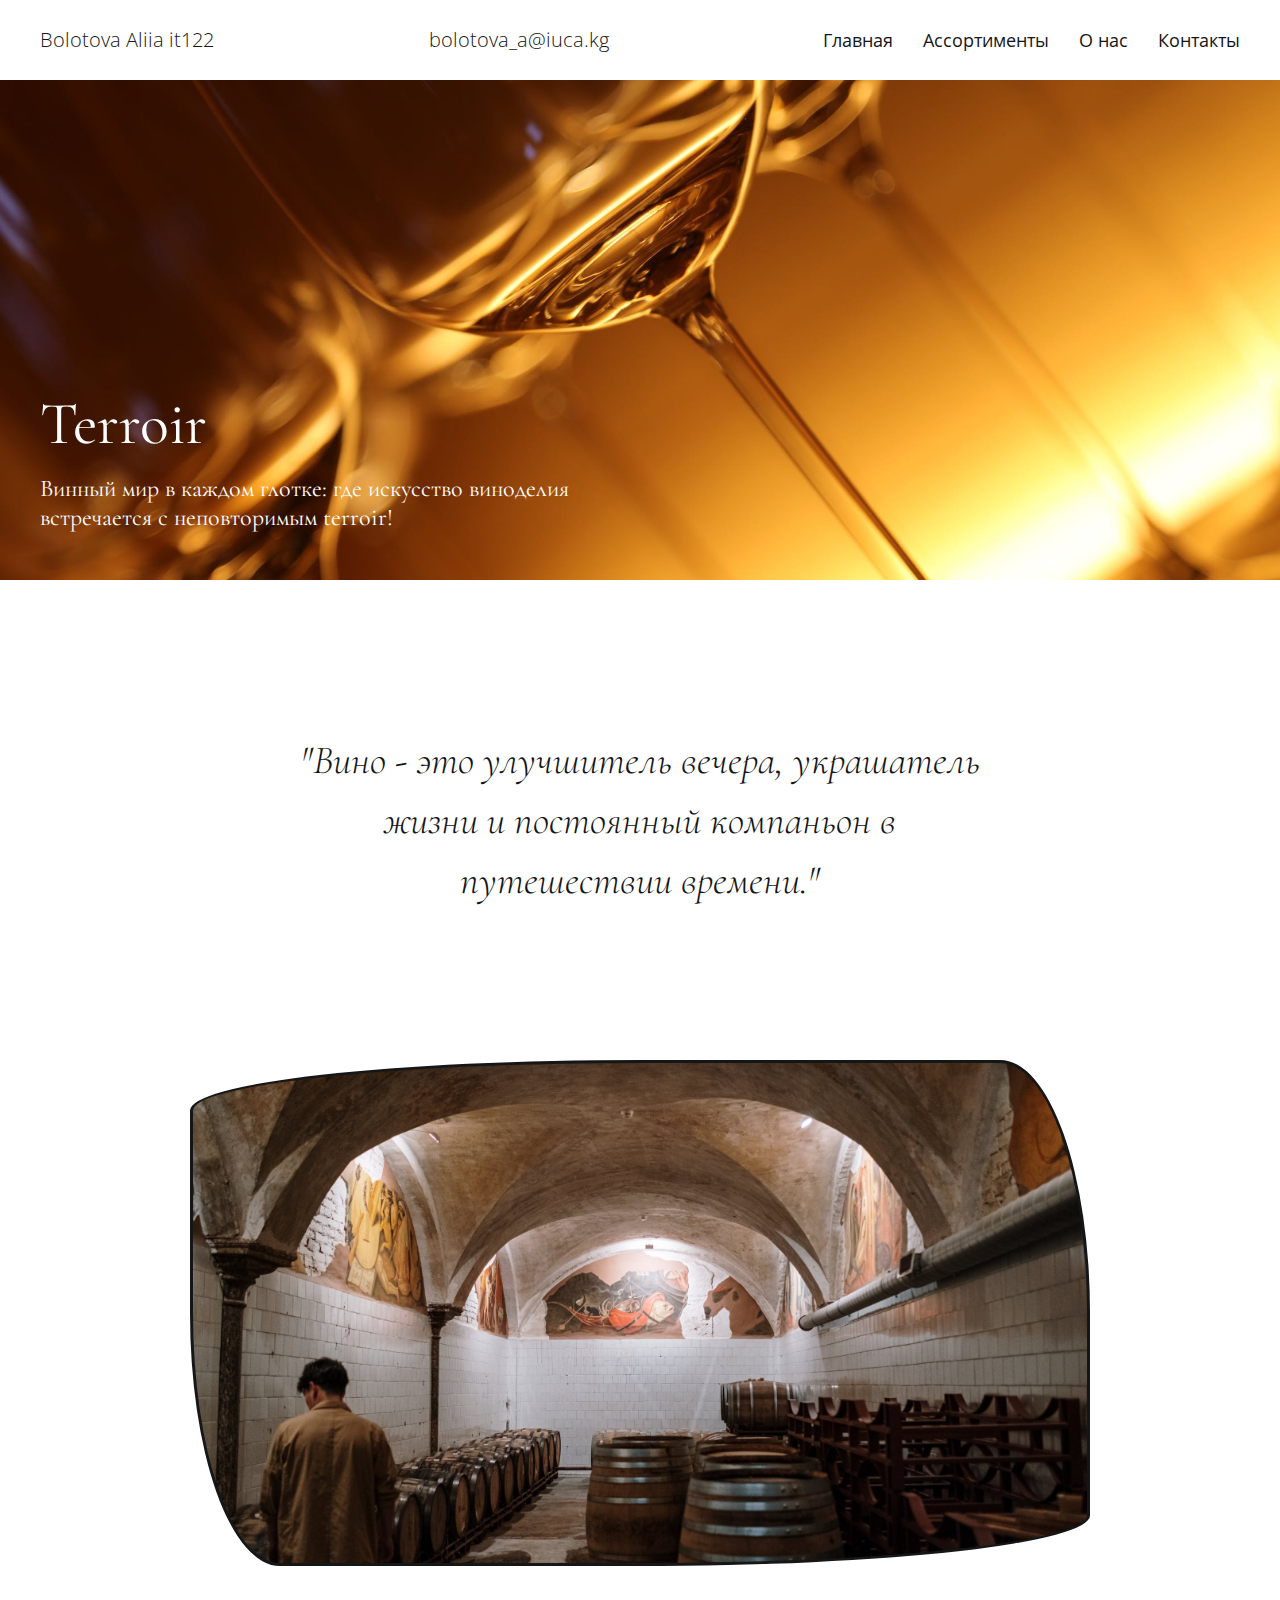
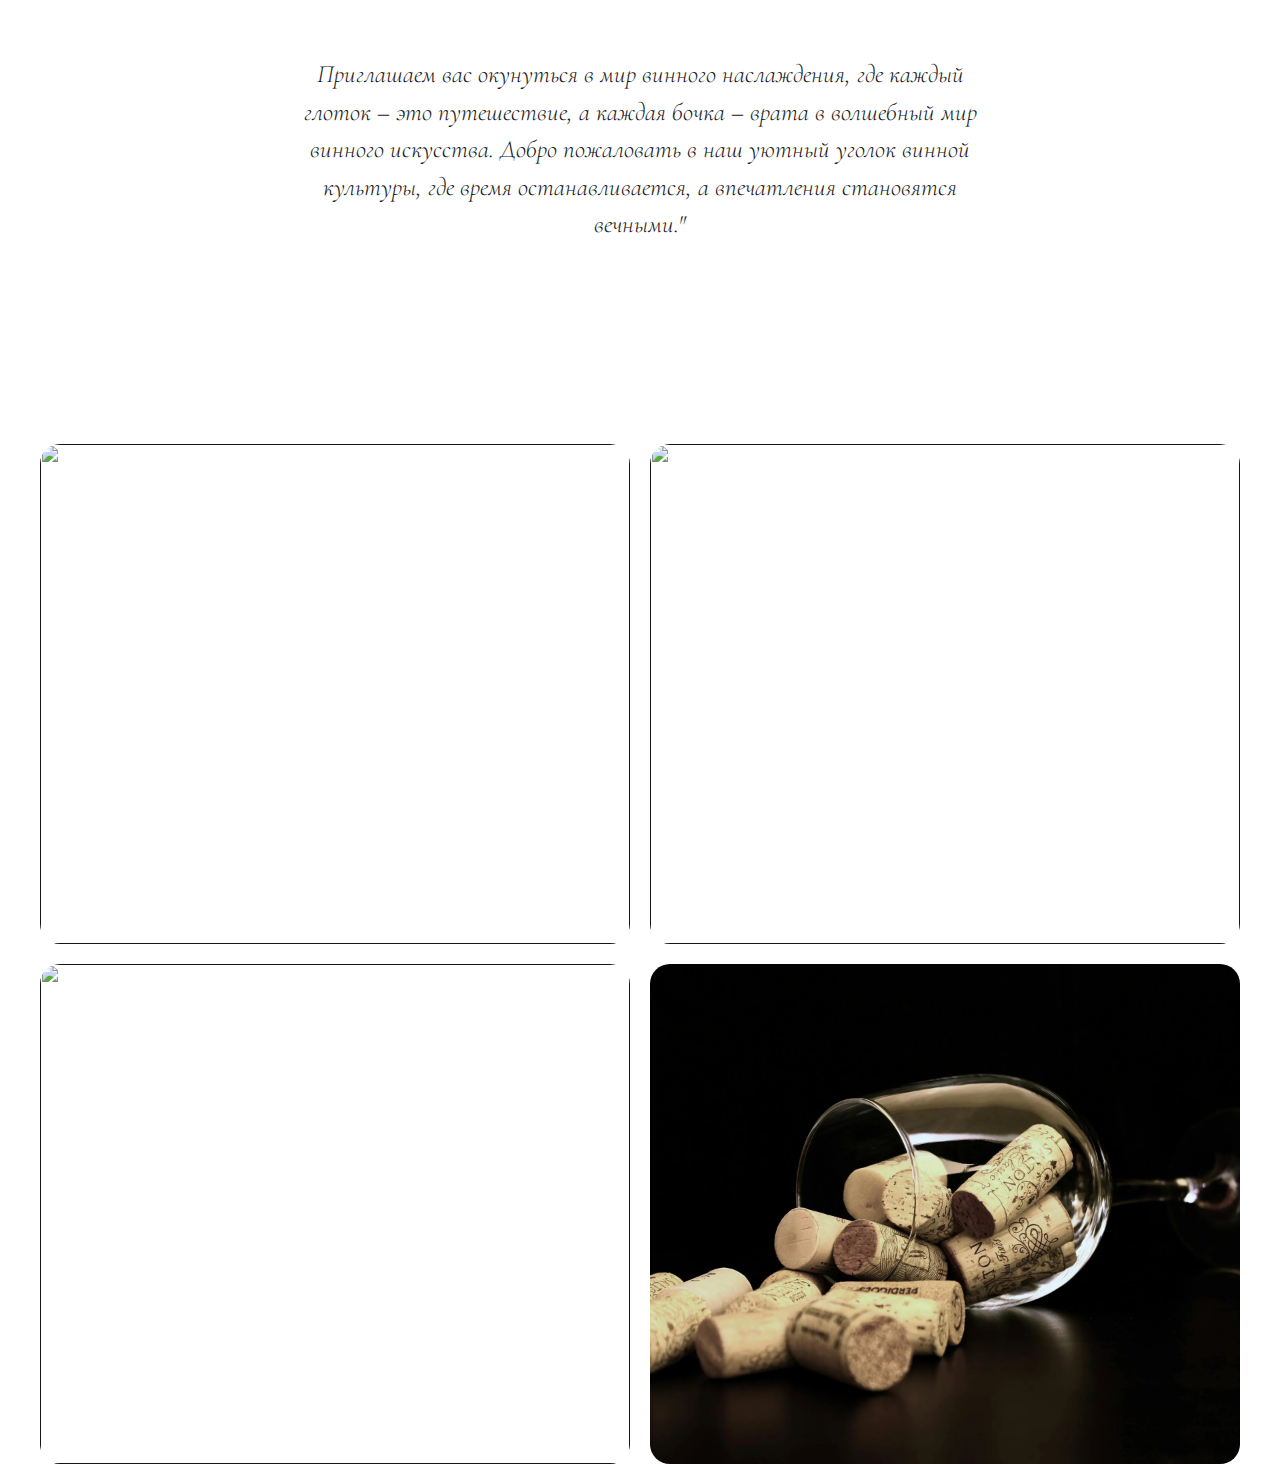
==== index.html @ ed4d03b5 "galery" ====
<!DOCTYPE html>
<html lang="en">
<head>
    <meta charset="UTF-8">
    <meta name="viewport" content="width=device-width, initial-scale=1.0">
    <title>Wine bar</title>
    <link rel="preconnect" href="https://fonts.googleapis.com">
<link rel="preconnect" href="https://fonts.gstatic.com" crossorigin>
<link href="https://fonts.googleapis.com/css2?family=Cormorant+Garamond:ital,wght@0,400;1,300&family=Open+Sans:wght@300&display=swap" rel="stylesheet">
    <link rel="stylesheet" href="style.css">
</head>
<body>
    <!-- шапка  -->
    <header class="head">
        <div class="container">
            <div class="head__inner">
                <div class="name">Bolotova Aliia it122</div>
                <a href="mailto:bolotova_a@iuca.kg" class="gmail">bolotova_a@iuca.kg</a>
                <nav class="menu">
                    <ul class="menu__list">
                        <li class="menu__item">
                            <a href="index.html" class="menu__link">Главная</a></li>
                        <li class="menu__item">
                            <a href="#" class="menu__link">Ассортименты</a></li>
                        <li class="menu__item">
                            <a href="#" class="menu__link">О нас</a></li>
                        <li class="menu__item">
                            <a href="#" class="menu__link">Контакты</a></li>
                    </ul>
                </nav>
            </div>
        </div>
    </header>
    <main class="main">
        <section class="top">
            <div class="container">
                <div class="top__inner">
                    <h1 class="top__title">Terroir</h1>
                    <p class="top__text">Винный мир в каждом глотке: где искусство виноделия встречается с неповторимым terroir!</p>
                </div>
            </div>
        </section>
        <blockquote class="blockquote">
            <p class="blockquote__text">"Вино - это улучшитель вечера, украшатель жизни и постоянный компаньон в путешествии времени."</p>
        </blockquote>
        <section class="center">
                <div class="center__inner"> </div>
        </section>
        <div class="text__under">Приглашаем вас окунуться в мир винного наслаждения, где каждый глоток – это путешествие, а каждая бочка – врата в волшебный мир винного искусства. Добро пожаловать в наш уютный уголок винной культуры, где время останавливается, а впечатления становятся вечными."</div>
        <section class="gallery">
            <div class="container">
                <div class="gallery__items">
                    <div class="gallery__item">
                        <a href="" class="gallery__image">
                            <img src="img/winenew3.jpeg" alt="">
                        </a>
                    </div>
                    <div class="gallery__item">
                        <a href="" class="gallery__image">
                            <img src="img/wineonb.webp" alt="">
                        </a>
                        <div class="gallery__text">
                            
                        </div>
                    </div>
                    <div class="gallery__item">
                        <a href="" class="gallery__image">
                            <img src="img/bottles.webp" alt="">
                        </a>
                    </div>
                    <div class="gallery__item">
                        <a href="" class="gallery__image">
                            <img src="img/wine2.webp" alt="">
                        </a>
                    </div>
                </div>
            </div>
        </section>
    </main>

</body>
</html>
---- style.css ----
*{
    margin: 0;
    padding: 0;
    text-decoration: none;
    list-style: none;
    box-sizing: border-box;
}


a{
    color:inherit;
}
.container{
    max-width: 1240px;
    margin: 0 auto;
    padding: 0px 20px;

}
body{
    color:#151618;
    font-size: 20px;
    font-weight: 300;
    line-height: 1.5;
    /* font-family: 'Cormorant Garamond', serif; */
    font-family: 'Open Sans', sans-serif;
}
.head__inner{
    display:flex;
    justify-content: space-between;
    align-items: center;
    min-height: 80px;
}
.menu__list{
    display: flex;
    align-items: center;
    gap: 0 30px;
    font-weight: 400;
    font-size: 18px;
}
.menu__container:hover{
background-color: #8B4513;
color:#fff;
}
.top{
    background: url('img/goldwine2.jpeg')  no-repeat;
    background-position: center ;
    background-size: cover;
}
.top__inner{
    min-height: 500px;
    color:#fff;
    font-family: 'Cormorant Garamond', serif;
    font-weight: 400;
    display:flex;
    flex-direction: column;
    justify-content: flex-end;
}
.top__title{
    font-size: 60px;
    margin-bottom: 20px;
    max-width: 780px;
    line-height: 1;
    font-weight: 400;


}
.top__text{
font-size: 24px;
margin-bottom: 48px;
max-width: 560px;
line-height: normal;
}
.blockquote__text{
    text-align: center;
    font-size: 40px;
    font-family: 'Cormorant Garamond', serif;
    font-style: italic;
    max-width: 704px;
    margin: 150px auto;

}


.center{
    background: url('img/proccess.jpeg');
    border: 3px solid #151618;
    border-radius: 50% 10% 50% 10% / 10% 50% 10% 50%;
    background-position: center;
    background-size: cover;
    min-height: 500px;
    max-width: 900px;
    justify-content: center;
    margin: 0 auto;

}
.center__inner{
    margin-top: 500px;
}
.text__under{
    text-align: center;
    font-size: 25px;
    font-family: 'Cormorant Garamond', serif;
    font-style: italic;
    max-width: 704px;
    margin: 90px auto;

}
.name{
    transition: 0.5s;
}
.name:hover{
    transform: scale(1.2);
    color:#8B4513;
}
.gmail{
    transition: 0.5s;
}
.gmail:hover{
    transform: scale(1.2);
    color:#8B4513;

} 
.container a:hover{
    color:#242B33;
    color:#A0522D;  
}
.gallery__items {
    display: grid;
    grid-template-columns: repeat(2, 1fr); /* Две колонки */
    gap: 20px; /* Расстояние между изображениями */
    margin-top: 200px; /* Расстояние от верха контейнера */
}

.gallery__item {
    position: relative;
    overflow: hidden;
    height: 500px;
}
.gallery__image img{
    width: 100%;
    height: 100%;
    position: absolute;
    top: 0;
    left: 0;
    object-fit: cover;
    border-radius: 20px;
    
}




@media (max-width: 1000px){
    .head__inner{
        margin: 20px 0px;
        line-height: 15px;
        display:flex;
        flex-direction: column;
        align-items: center;
        /* min-height: 80px; */
    }
    .blockquote__text{
        margin-top: 120px;
        margin-bottom: 135px;
    }
    .center{
        background-position: left;
        background-size: cover;
        min-height: 500px;
        max-width: 500px;
        justify-content: center;
        margin: 0 auto;
    
    }
    .text__under{
        font-size: 20px;
        max-width: 500px;
        margin: 50px auto;
    }
    
}
@media (max-width: 700){
    .name{
        display: none;
    }
}
@media (max-width: 480){
    

}
@media (max-width: 360){
   
}
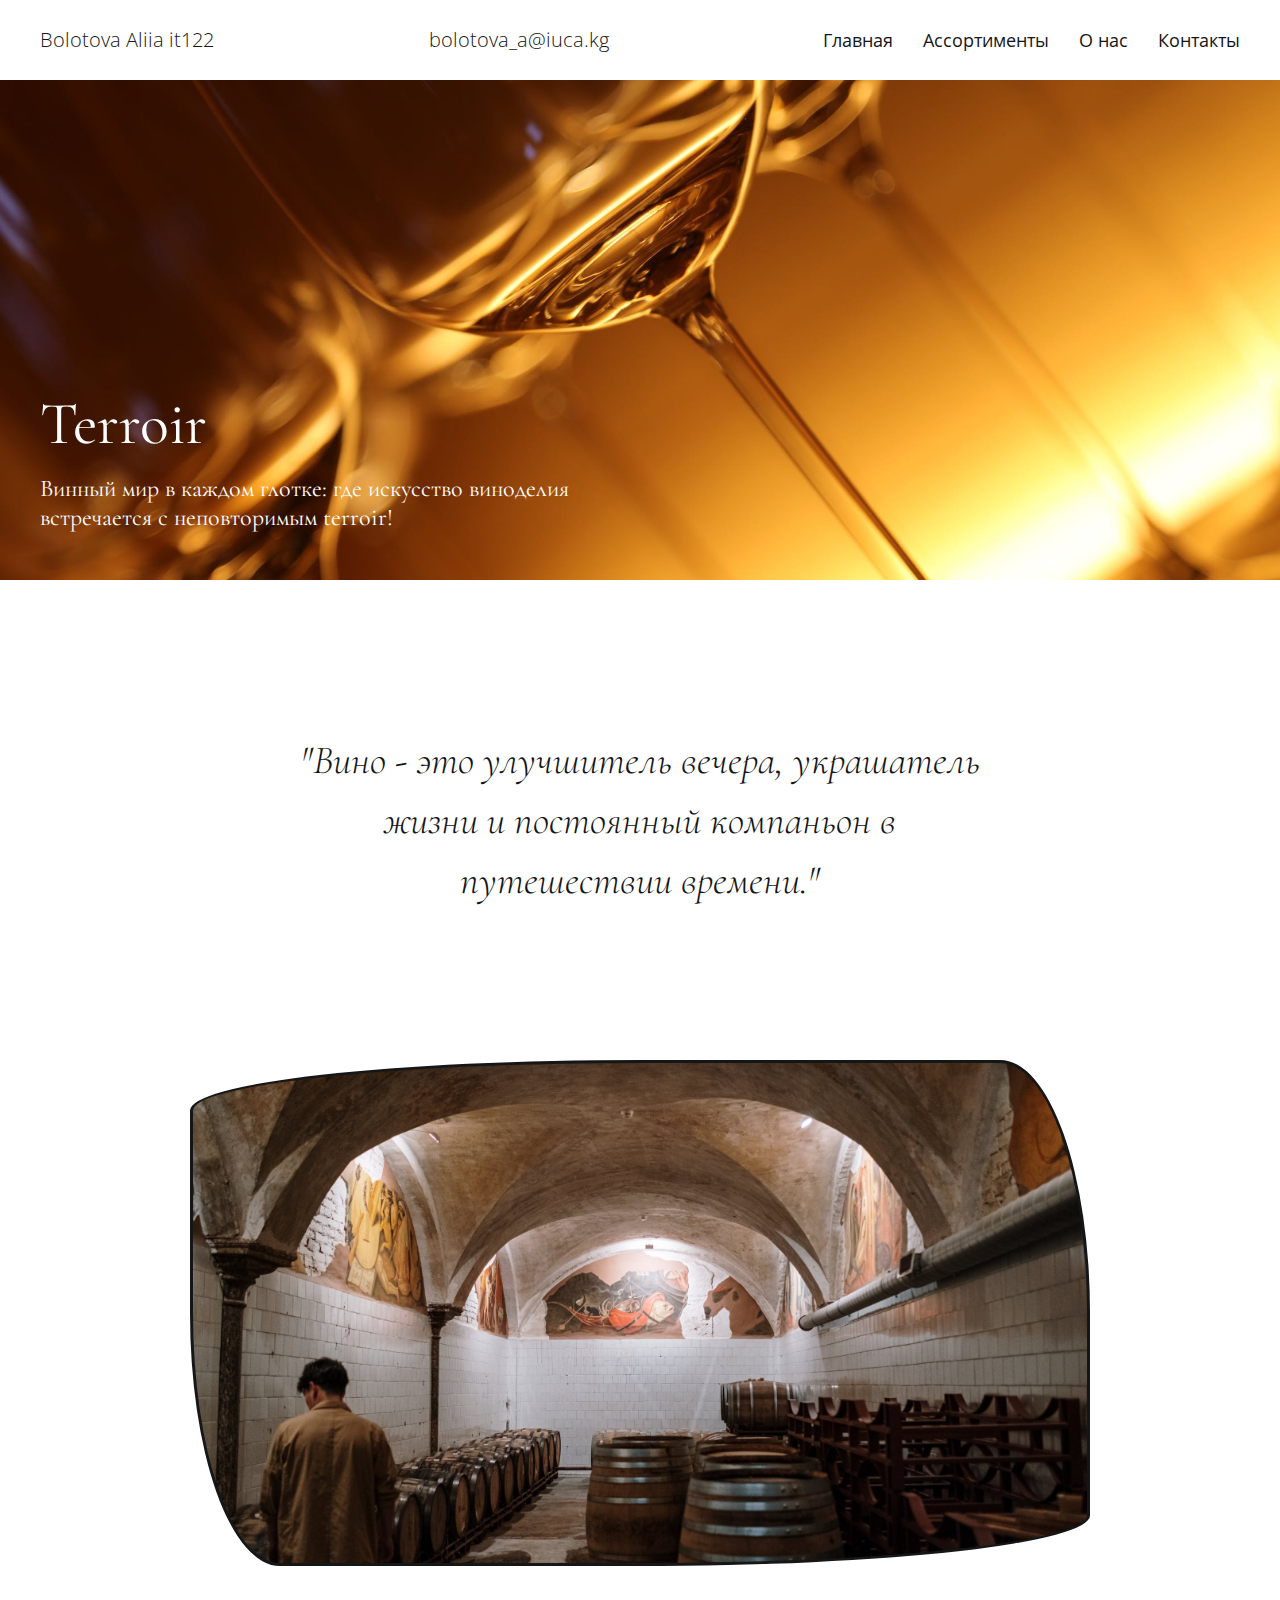
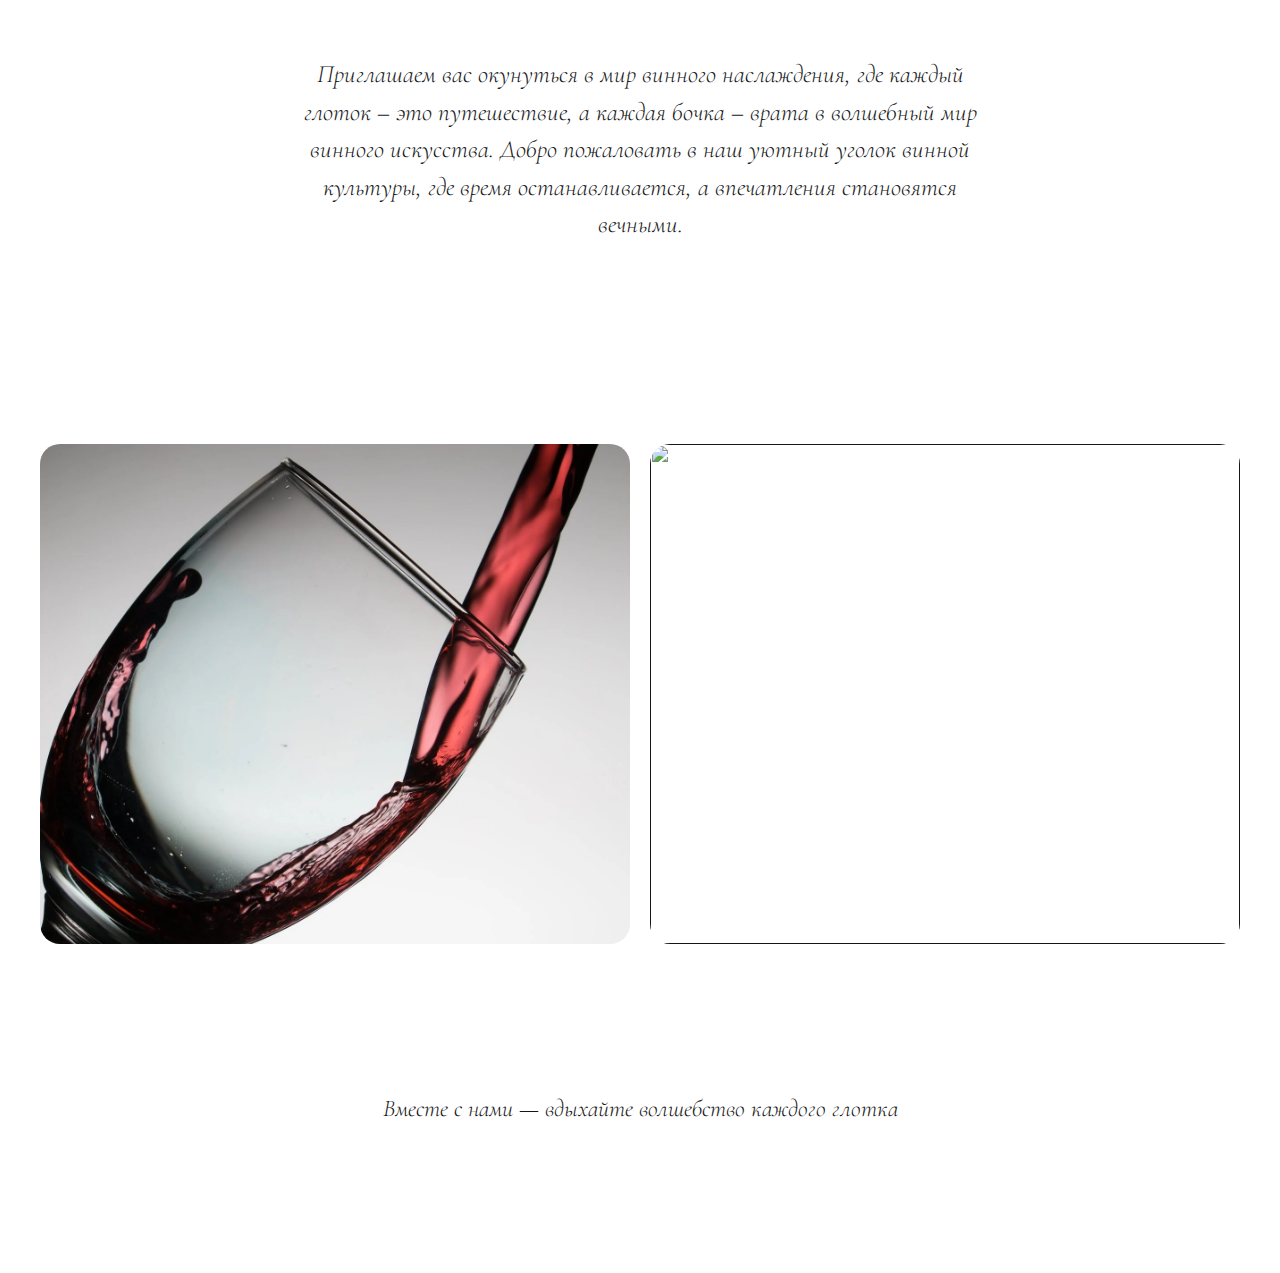
==== commit 462d2a86: "main end" ====
--- a/index.html
+++ b/index.html
@@ -46,37 +46,32 @@
         <section class="center">
                 <div class="center__inner"> </div>
         </section>
-        <div class="text__under">Приглашаем вас окунуться в мир винного наслаждения, где каждый глоток – это путешествие, а каждая бочка – врата в волшебный мир винного искусства. Добро пожаловать в наш уютный уголок винной культуры, где время останавливается, а впечатления становятся вечными."</div>
+        <div class="text__under">Приглашаем вас окунуться в мир винного наслаждения, где каждый глоток – это путешествие, а каждая бочка – врата в волшебный мир винного искусства. Добро пожаловать в наш уютный уголок винной культуры, где время останавливается, а впечатления становятся вечными.</div>
         <section class="gallery">
             <div class="container">
                 <div class="gallery__items">
                     <div class="gallery__item">
                         <a href="" class="gallery__image">
-                            <img src="img/winenew3.jpeg" alt="">
+                            <img src="img/redwine.webp" alt="">
                         </a>
                     </div>
                     <div class="gallery__item">
                         <a href="" class="gallery__image">
                             <img src="img/wineonb.webp" alt="">
                         </a>
-                        <div class="gallery__text">
-                            
-                        </div>
-                    </div>
-                    <div class="gallery__item">
-                        <a href="" class="gallery__image">
-                            <img src="img/bottles.webp" alt="">
-                        </a>
-                    </div>
-                    <div class="gallery__item">
-                        <a href="" class="gallery__image">
-                            <img src="img/wine2.webp" alt="">
-                        </a>
                     </div>
                 </div>
             </div>
         </section>
+        <div class="text__slogan">
+            <p>
+                <p>Вместе с нами — вдыхайте волшебство каждого глотка</p>
+            </p>
+        </div>
     </main>
+    <footer>
+        
+    </footer>
 
 </body>
 </html>--- a/style.css
+++ b/style.css
@@ -146,7 +146,18 @@
     border-radius: 20px;
     
 }
-
+.text__slogan p{
+    margin: 0 auto;
+    font-size: 24px;
+    margin-top: 150px;
+    max-width: 650px;
+    line-height: normal;
+    font-family: 'Cormorant Garamond', serif;
+    font-style: italic;
+    text-align: center;
+
+    
+}
 
 
 
@@ -177,6 +188,11 @@
         max-width: 500px;
         margin: 50px auto;
     }
+    .text__slogan p{
+        text-align: center;
+        
+    }
+   
     
 }
 @media (max-width: 700){
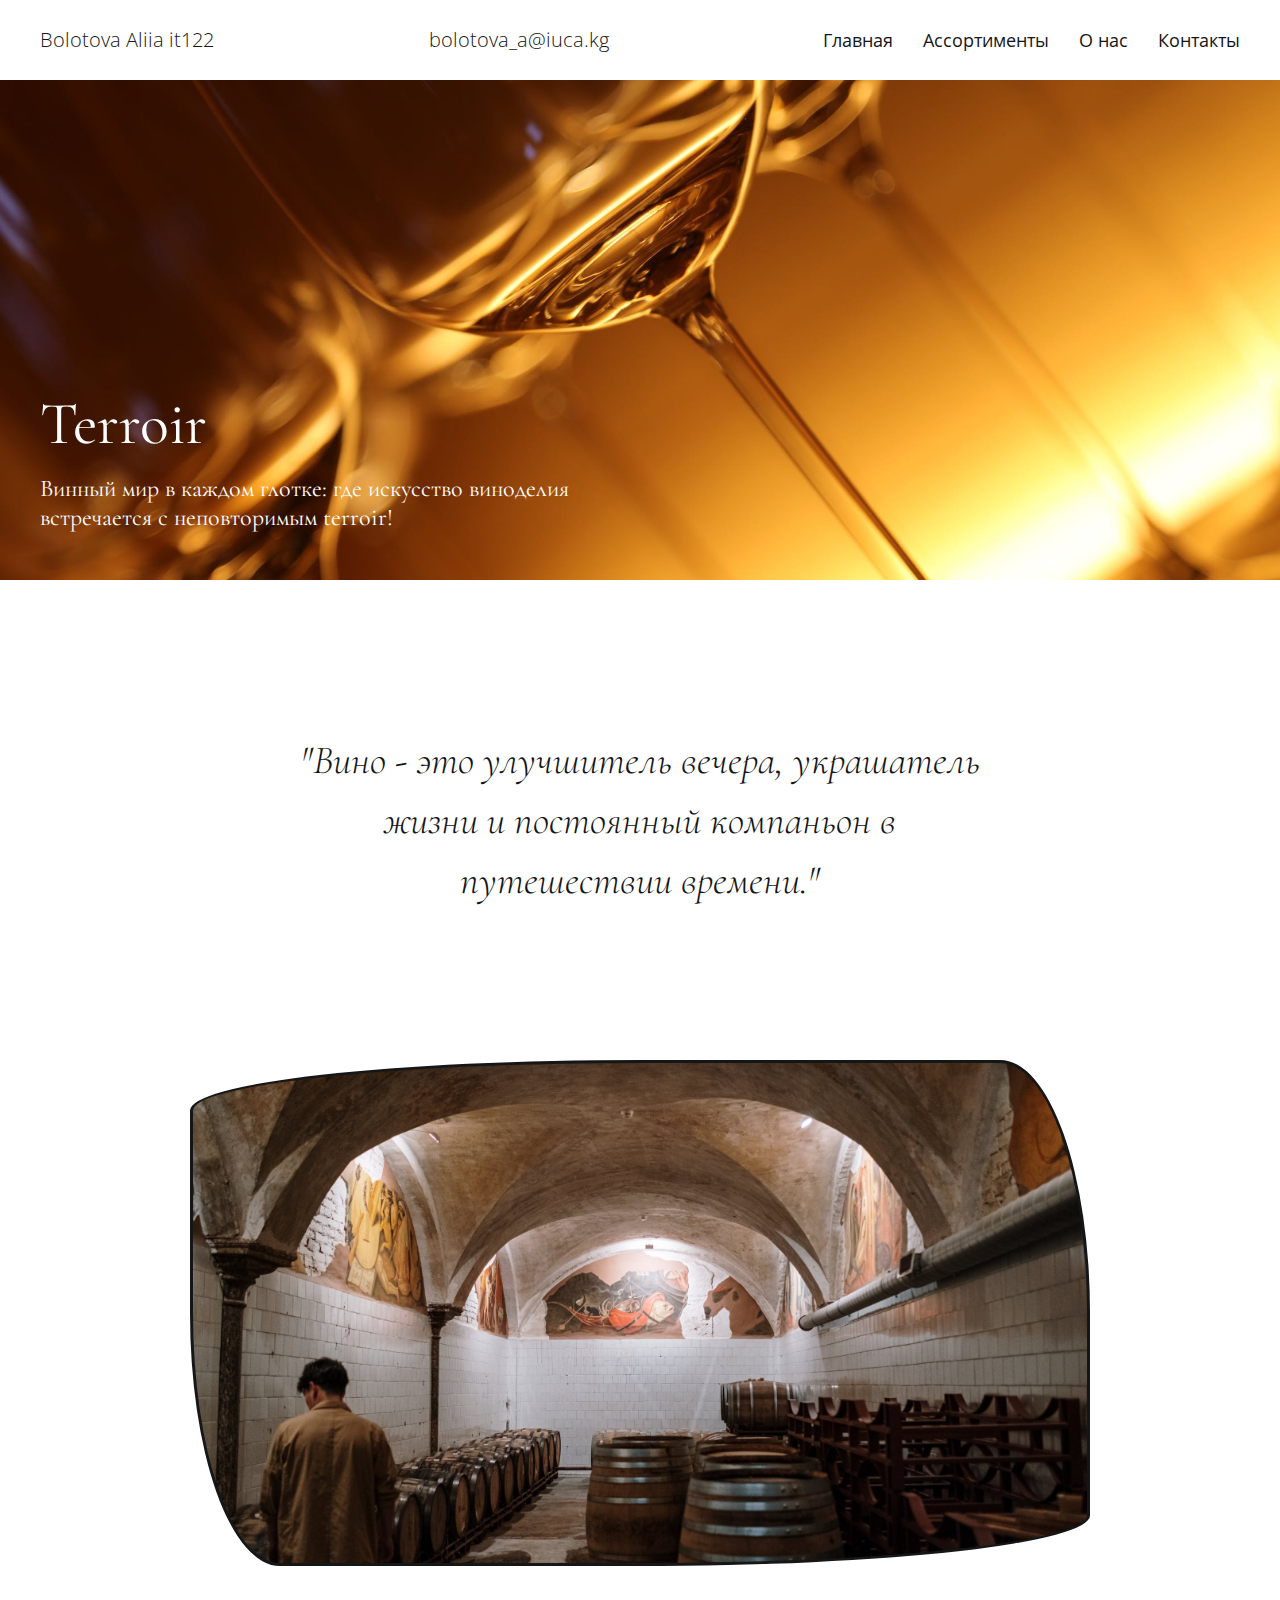
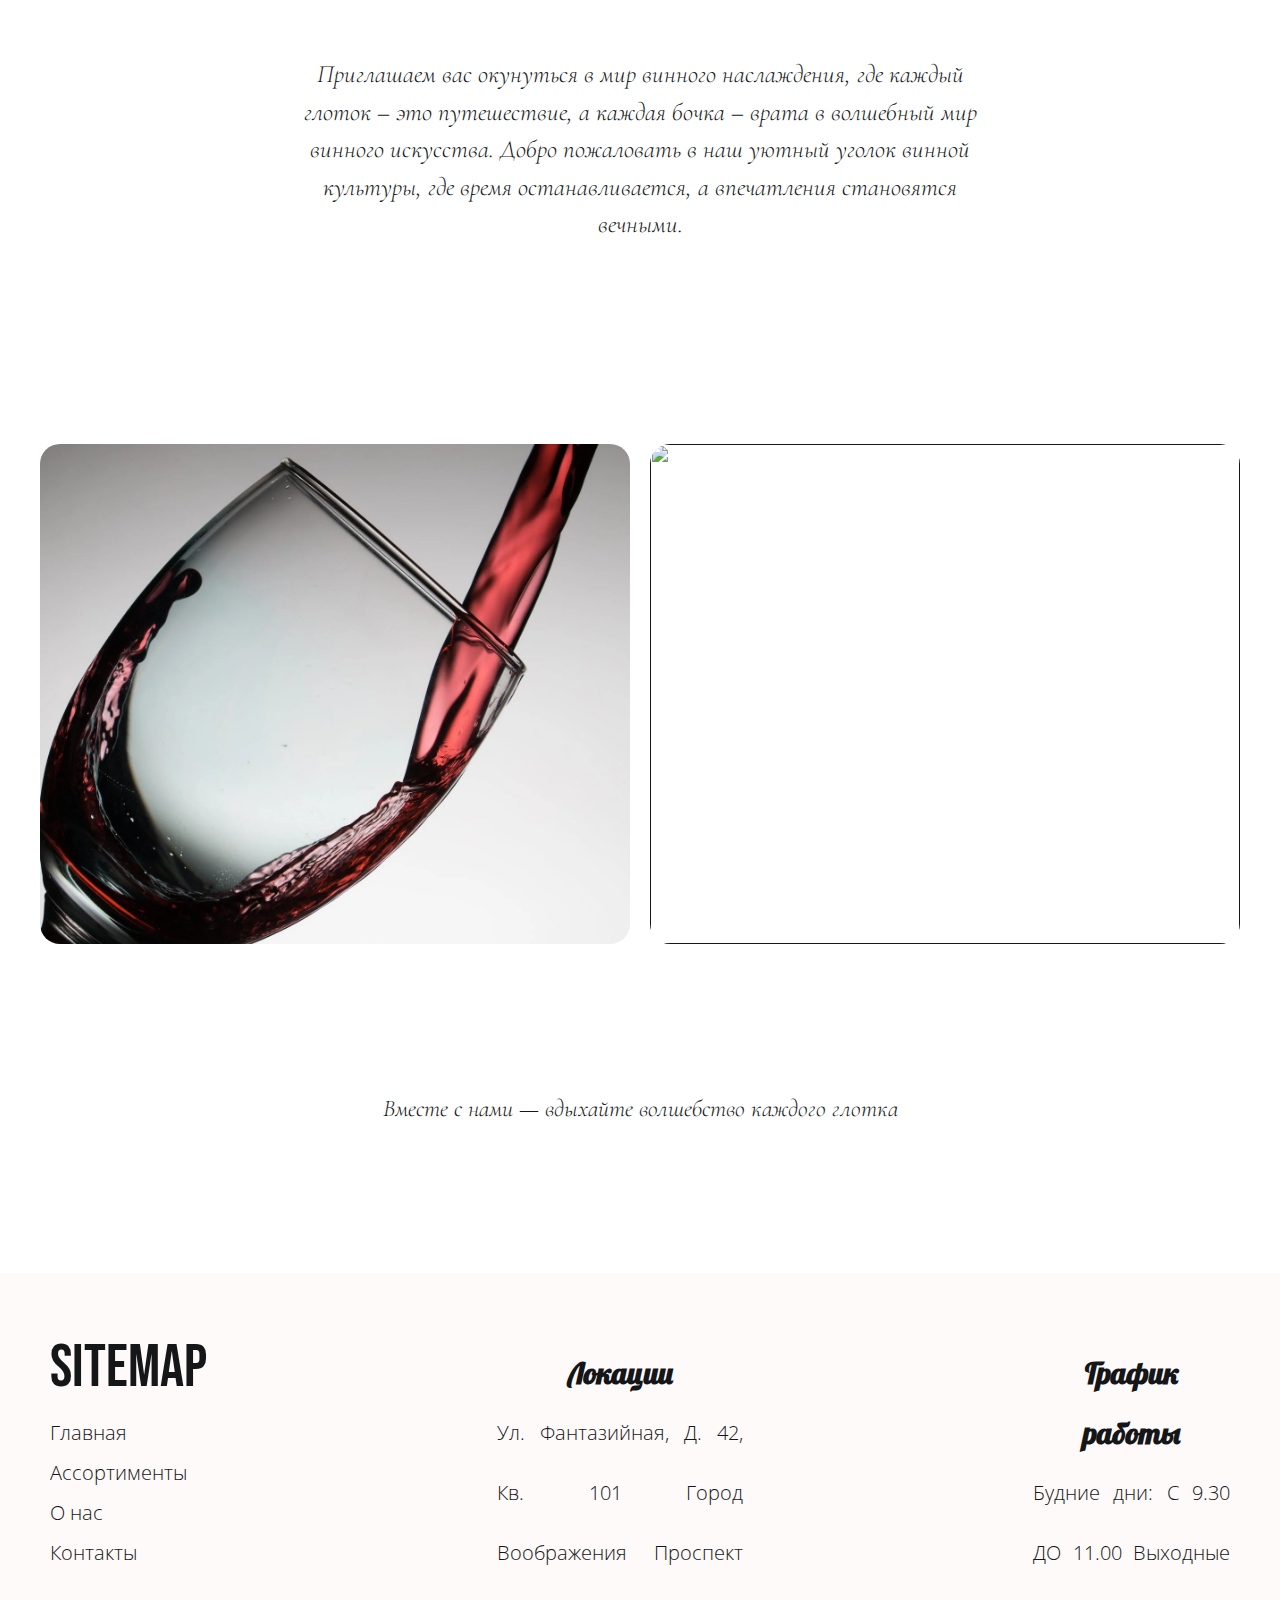
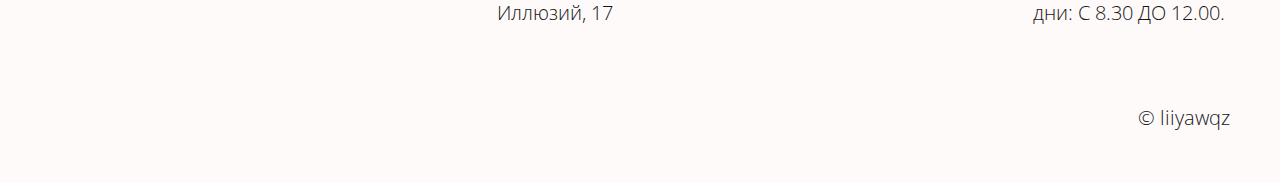
==== commit 95cc0542: "first page done" ====
--- a/index.html
+++ b/index.html
@@ -5,8 +5,14 @@
     <meta name="viewport" content="width=device-width, initial-scale=1.0">
     <title>Wine bar</title>
     <link rel="preconnect" href="https://fonts.googleapis.com">
-<link rel="preconnect" href="https://fonts.gstatic.com" crossorigin>
-<link href="https://fonts.googleapis.com/css2?family=Cormorant+Garamond:ital,wght@0,400;1,300&family=Open+Sans:wght@300&display=swap" rel="stylesheet">
+    <link rel="preconnect" href="https://fonts.gstatic.com" crossorigin>
+    <link href="https://fonts.googleapis.com/css2?family=Cormorant+Garamond:ital,wght@0,400;1,300&family=Open+Sans:wght@300&display=swap" rel="stylesheet">
+    <link rel="preconnect" href="https://fonts.googleapis.com">
+    <link rel="preconnect" href="https://fonts.gstatic.com" crossorigin>
+    <link href="https://fonts.googleapis.com/css2?family=Bebas+Neue&display=swap" rel="stylesheet">
+    <link rel="preconnect" href="https://fonts.googleapis.com">
+    <link rel="preconnect" href="https://fonts.gstatic.com" crossorigin>
+    <link href="https://fonts.googleapis.com/css2?family=Lobster&display=swap" rel="stylesheet">
     <link rel="stylesheet" href="style.css">
 </head>
 <body>
@@ -70,6 +76,46 @@
         </div>
     </main>
     <footer>
+        <section class="end">
+            <div class="last">
+                <div class="end__items">
+                    <div class="end__title">
+                        <p class="end__sitemap">
+                            SITEMAP
+                        </p>
+                        <ul class="end__list">
+                            <li><a href="#" class="end__item">Главная</a></li>
+                            <li><a href="#" class="end__item">Ассортименты<a></li>
+                            <li><a href="#" class="end__item">О нас</a></li>
+                            <li><a href="#" class="end__item">Контакты</a></li>
+                        </ul>
+                    </div>
+                    <div class="end__location">
+                        <div class="end__location-title">
+                            <h2>Локации</h2>
+                        </div>
+                        Ул. Фантазийная, Д. 42, Кв. 101
+                        Город Воображения Проспект Иллюзий, 17
+                       
+                    </div>
+                    <div class="end__daily">
+                        <div class="end__daily-title">
+                            <h2>График работы</h2>
+                        </div>
+                        <div class="end__daily-text">
+                            Будние дни:
+                            С 9.30 ДО 11.00
+                            Выходные дни:
+                            С 8.30 ДО 12.00.
+                        </div>
+                    </div>
+                </div>
+                
+            </div>
+            <div class="end__symbol">
+                <p>&#169; liiyawqz</p>
+            </div>
+        </section>
         
     </footer>
 
--- a/style.css
+++ b/style.css
@@ -126,9 +126,9 @@
 }
 .gallery__items {
     display: grid;
-    grid-template-columns: repeat(2, 1fr); /* Две колонки */
-    gap: 20px; /* Расстояние между изображениями */
-    margin-top: 200px; /* Расстояние от верха контейнера */
+    grid-template-columns: repeat(2, 1fr); 
+    gap: 20px; 
+    margin-top: 200px; 
 }
 
 .gallery__item {
@@ -144,6 +144,7 @@
     left: 0;
     object-fit: cover;
     border-radius: 20px;
+   
     
 }
 .text__slogan p{
@@ -157,6 +158,58 @@
     text-align: center;
 
     
+}
+.last{
+    display: flex;
+    justify-content: space-around;
+
+}
+.end__items{
+    max-width: 1240px;
+    display:flex;
+    flex-direction: row;
+    justify-content: space-around;
+    gap: 290px;
+}
+.end__title p{
+    font-family: 'Bebas Neue', sans-serif;
+    font-size: 60px;
+    
+}
+.end{
+    padding: 50px;
+    background-color: #FFFAFA;;
+}
+.end__title ul li a{
+    line-height: 40px;    
+}
+.end__location{
+    max-width: 800px;
+    text-align: justify;
+    line-height: 60px;
+}
+.end__location-title h2{
+    margin-top: 10px;
+    font-family: 'Lobster', sans-serif;  
+    font-size: 30px;
+    padding-top: 10px;
+    text-align: center;
+}
+.end__daily-title h2{
+    margin-top: 10px;
+    font-family: 'Lobster', sans-serif;  
+    font-size: 30px;
+    padding-top: 10px;
+    text-align: center;
+}
+.end__daily{
+    max-width: 600px;
+    text-align: justify;
+    line-height: 60px;
+}
+.end__symbol{
+    margin-top: 60px;
+    text-align: right;
 }
 
 
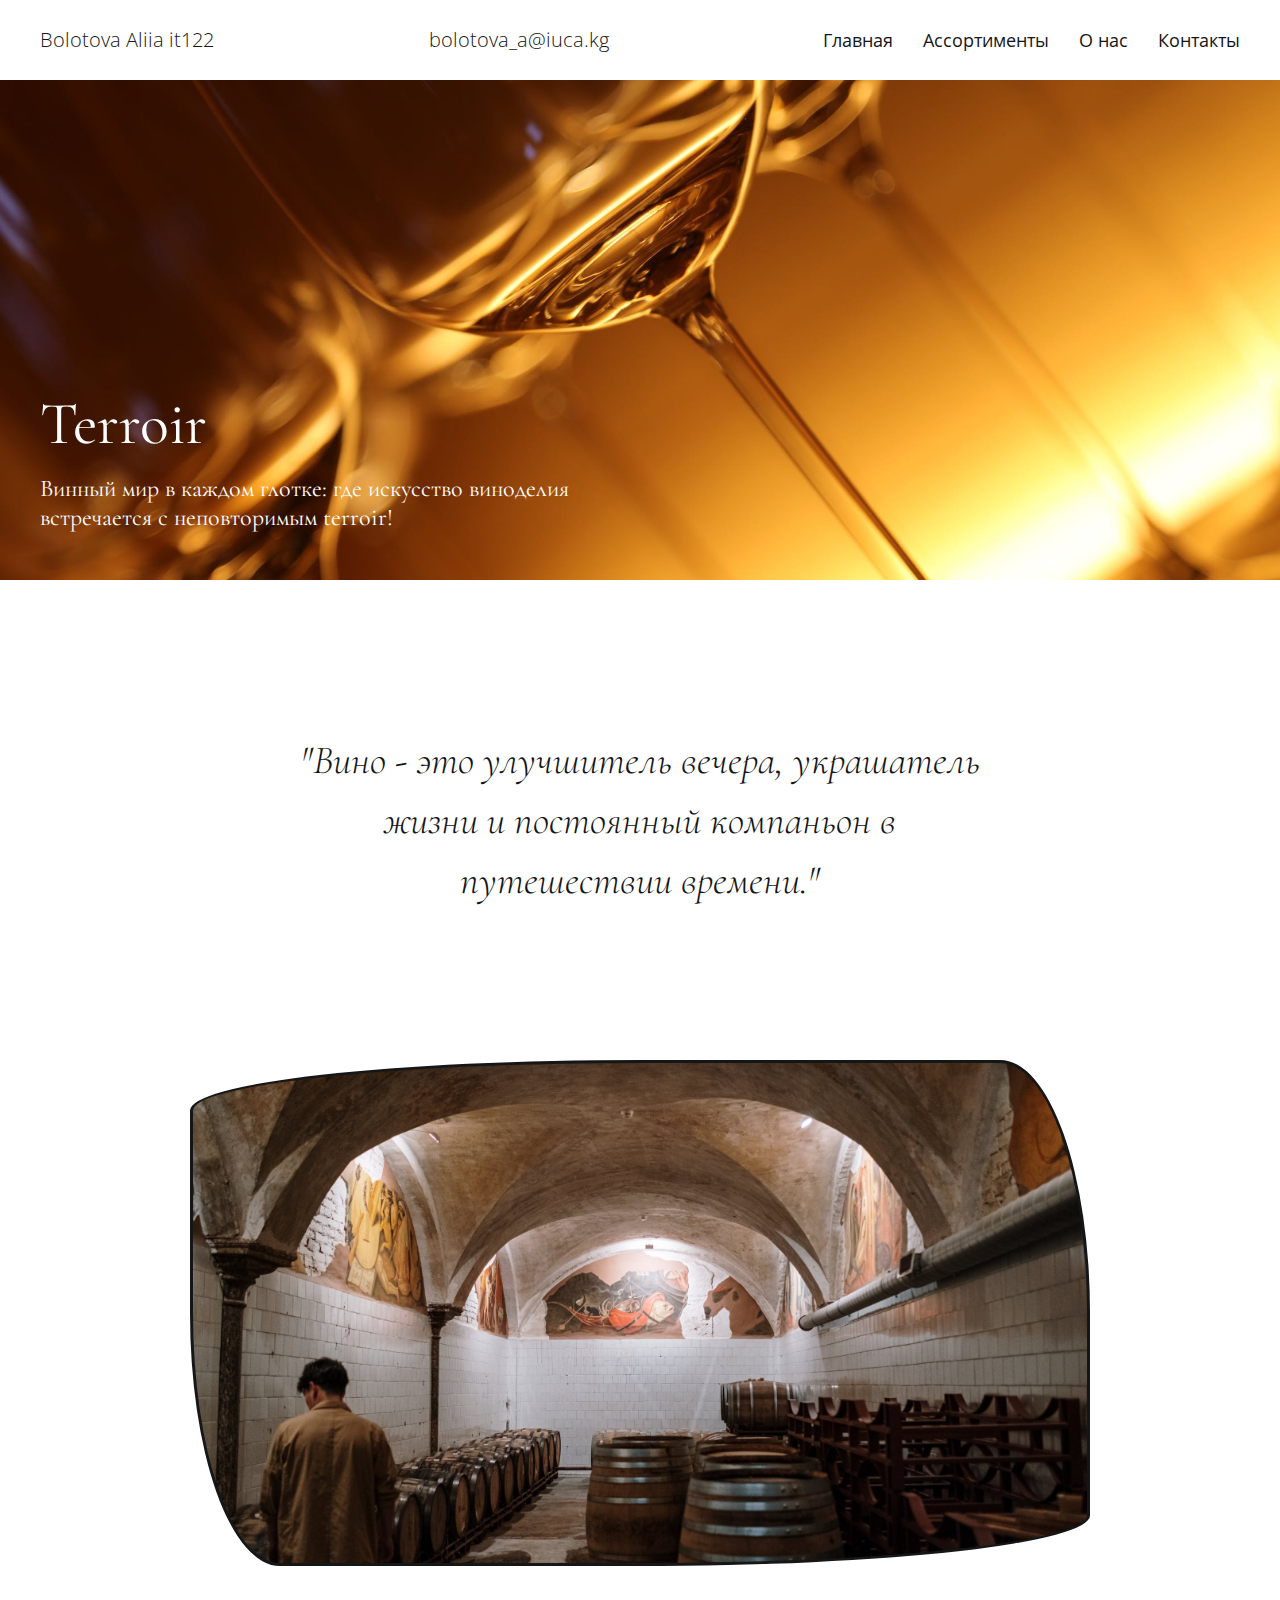
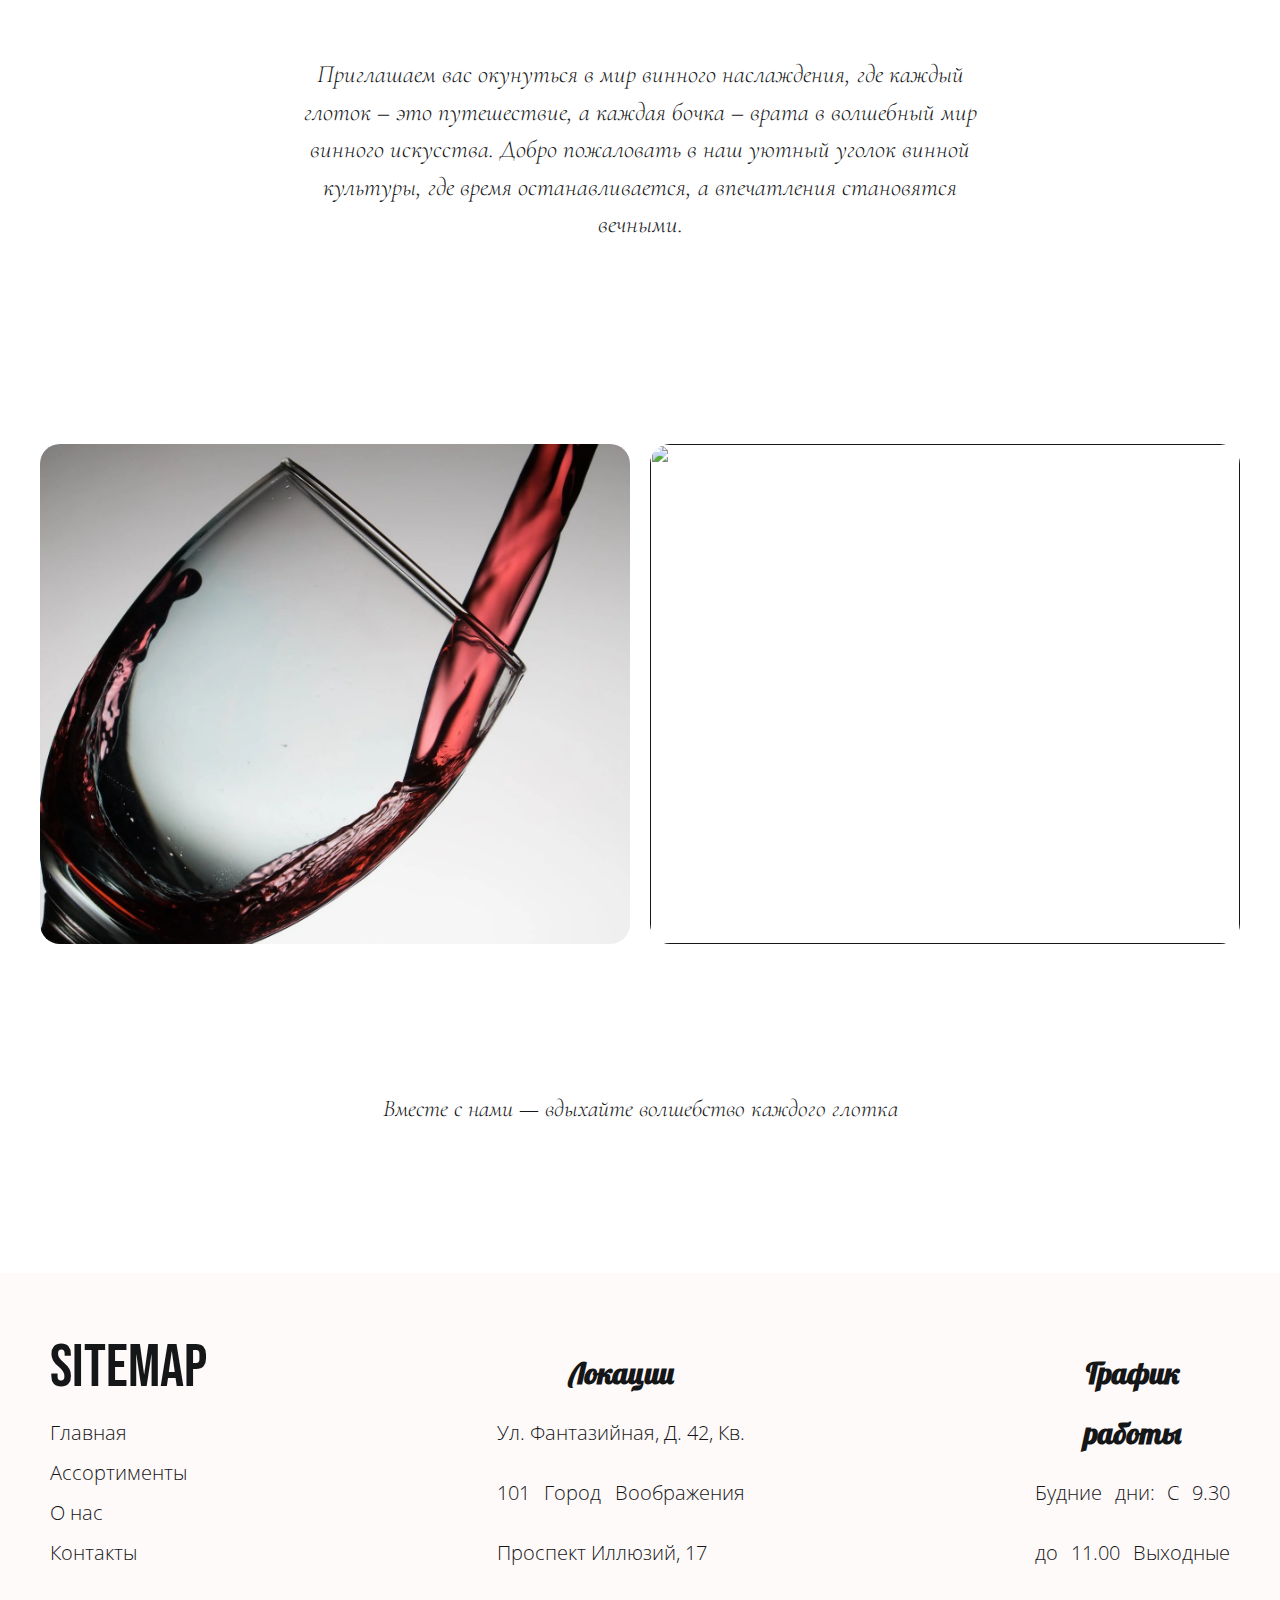
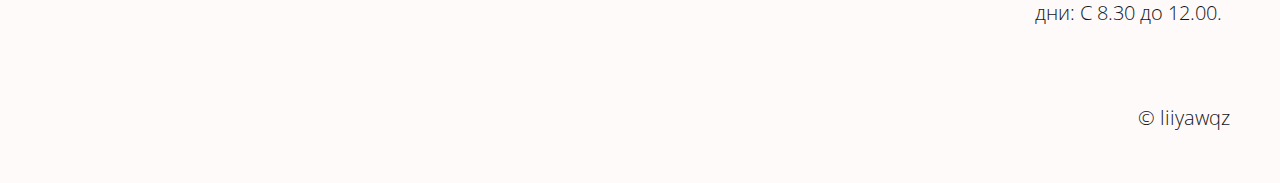
==== commit 0f756d50: "filter added" ====
--- a/index.html
+++ b/index.html
@@ -1,8 +1,10 @@
-<!DOCTYPE html>
 <html lang="en">
 <head>
     <meta charset="UTF-8">
     <meta name="viewport" content="width=device-width, initial-scale=1.0">
+    <meta name="keywords" content="wine, red wine, white wine, rose wine, вино, розовое вино, красное вино, игристое вино, винный ресторан">
+    <meta name="decription" content="этот сайт сделан для ознакомления с веб версией винного ресторана">
+    <link rel="shortcut icon" href="img/log.jpg">
     <title>Wine bar</title>
     <link rel="preconnect" href="https://fonts.googleapis.com">
     <link rel="preconnect" href="https://fonts.gstatic.com" crossorigin>
@@ -27,11 +29,11 @@
                         <li class="menu__item">
                             <a href="index.html" class="menu__link">Главная</a></li>
                         <li class="menu__item">
-                            <a href="#" class="menu__link">Ассортименты</a></li>
+                            <a href="assortments.html" class="menu__link">Ассортименты</a></li>
                         <li class="menu__item">
-                            <a href="#" class="menu__link">О нас</a></li>
+                            <a href="about.html" class="menu__link">О нас</a></li>
                         <li class="menu__item">
-                            <a href="#" class="menu__link">Контакты</a></li>
+                            <a href="contact.html" class="menu__link">Контакты</a></li>
                     </ul>
                 </nav>
             </div>
@@ -84,10 +86,10 @@
                             SITEMAP
                         </p>
                         <ul class="end__list">
-                            <li><a href="#" class="end__item">Главная</a></li>
-                            <li><a href="#" class="end__item">Ассортименты<a></li>
-                            <li><a href="#" class="end__item">О нас</a></li>
-                            <li><a href="#" class="end__item">Контакты</a></li>
+                            <li><a href="index.html" class="end__item">Главная</a></li>
+                            <li><a href="assortments.html" class="end__item">Ассортименты<a></li>
+                            <li><a href="about.html" class="end__item">О нас</a></li>
+                            <li><a href="contact" class="end__item">Контакты</a></li>
                         </ul>
                     </div>
                     <div class="end__location">
@@ -104,9 +106,9 @@
                         </div>
                         <div class="end__daily-text">
                             Будние дни:
-                            С 9.30 ДО 11.00
+                            С 9.30 до 11.00
                             Выходные дни:
-                            С 8.30 ДО 12.00.
+                            С 8.30 до 12.00.
                         </div>
                     </div>
                 </div>
@@ -120,4 +122,4 @@
     </footer>
 
 </body>
-</html>+</html> --- a/style.css
+++ b/style.css
@@ -147,6 +147,7 @@
    
     
 }
+
 .text__slogan p{
     margin: 0 auto;
     font-size: 24px;
@@ -211,6 +212,460 @@
     margin-top: 60px;
     text-align: right;
 }
+
+
+
+.head__inner{
+    display:flex;
+    justify-content: space-between;
+    align-items: center;
+    min-height: 80px;
+}
+.menu__list{
+    display: flex;
+    align-items: center;
+    gap: 0 30px;
+    font-weight: 400;
+    font-size: 18px;
+}
+.menu__container:hover{
+background-color: #8B4513;
+color:#fff;
+}
+.top{
+    background: url('img/goldwine2.jpeg')  no-repeat;
+    background-position: center ;
+    background-size: cover;
+}
+.top__inner{
+    min-height: 500px;
+    color:#fff;
+    font-family: 'Cormorant Garamond', serif;
+    font-weight: 400;
+    display:flex;
+    flex-direction: column;
+    justify-content: flex-end;
+}
+.top__title{
+    font-size: 60px;
+    margin-bottom: 20px;
+    max-width: 780px;
+    line-height: 1;
+    font-weight: 400;
+
+
+}
+.top__text{
+font-size: 24px;
+margin-bottom: 48px;
+max-width: 560px;
+line-height: normal;
+}
+.blockquote__text{
+    text-align: center;
+    font-size: 40px;
+    font-family: 'Cormorant Garamond', serif;
+    font-style: italic;
+    max-width: 704px;
+    margin: 150px auto;
+
+}
+
+
+.center{
+    background: url('img/proccess.jpeg');
+    border: 3px solid #151618;
+    border-radius: 50% 10% 50% 10% / 10% 50% 10% 50%;
+    background-position: center;
+    background-size: cover;
+    min-height: 500px;
+    max-width: 900px;
+    justify-content: center;
+    margin: 0 auto;
+
+}
+.center__inner{
+    margin-top: 500px;
+}
+.text__under{
+    text-align: center;
+    font-size: 25px;
+    font-family: 'Cormorant Garamond', serif;
+    font-style: italic;
+    max-width: 704px;
+    margin: 90px auto;
+
+}
+.name{
+    transition: 0.5s;
+}
+.name:hover{
+    transform: scale(1.2);
+    color:#8B4513;
+}
+.gmail{
+    transition: 0.5s;
+}
+.gmail:hover{
+    transform: scale(1.2);
+    color:#8B4513;
+
+} 
+.container a:hover{
+    color:#242B33;
+    color:#A0522D;  
+}
+.gallery__items {
+    display: grid;
+    grid-template-columns: repeat(2, 1fr); 
+    gap: 20px; 
+    margin-top: 200px; 
+}
+
+.gallery__item {
+    position: relative;
+    overflow: hidden;
+    height: 500px;
+}
+.gallery__image img{
+    width: 100%;
+    height: 100%;
+    position: absolute;
+    top: 0;
+    left: 0;
+    object-fit: cover;
+    border-radius: 20px;
+   
+    
+}
+.text__slogan p{
+    margin: 0 auto;
+    font-size: 24px;
+    margin-top: 150px;
+    max-width: 650px;
+    line-height: normal;
+    font-family: 'Cormorant Garamond', serif;
+    font-style: italic;
+    text-align: center;
+
+    
+}
+.last{
+    display: flex;
+    justify-content: space-around;
+
+}
+.end__items{
+    max-width: 1240px;
+    display:flex;
+    flex-direction: row;
+    justify-content: space-around;
+    gap: 290px;
+}
+.end__title p{
+    font-family: 'Bebas Neue', sans-serif;
+    font-size: 60px;
+    
+}
+.end{
+    padding: 50px;
+    background-color: #FFFAFA;;
+}
+.end__title ul li a{
+    line-height: 40px;    
+}
+.end__location{
+    max-width: 800px;
+    text-align: justify;
+    line-height: 60px;
+}
+.end__location-title h2{
+    margin-top: 10px;
+    font-family: 'Lobster', sans-serif;  
+    font-size: 30px;
+    padding-top: 10px;
+    text-align: center;
+}
+.end__daily-title h2{
+    margin-top: 10px;
+    font-family: 'Lobster', sans-serif;  
+    font-size: 30px;
+    padding-top: 10px;
+    text-align: center;
+}
+.end__daily{
+    max-width: 600px;
+    text-align: justify;
+    line-height: 60px;
+}
+.end__symbol{
+    margin-top: 60px;
+    text-align: right;
+}
+.menu__items{
+    max-width: 1240px;
+    margin-top: 300px;
+    display:flex;
+    flex-direction: row;
+    justify-content: space-around;
+    gap: 20px;
+    margin: 0 90px;
+    margin-top: 200px;
+    align-items: start;
+
+}
+.menu__images img{
+
+    width: 100%;
+    height: 50%;
+    object-fit: cover;
+    border-radius: 20px;
+}
+.menu__images img:hover{
+    filter:brightness(150%)
+}
+.menu__title{
+    font-family: 'Bebas Neue', sans-serif;
+}
+.menu__title , .menu__text{
+    margin-top: 20px;
+    text-align: center;
+}
+.list{
+    margin: 200px 0px;
+    text-align: center;
+    line-height: 80px;
+}
+.list__title{
+    font-family: 'Bebas Neue', sans-serif;
+    font-size: 30px;
+}
+.list__subtitle{
+    font-family: 'Lobster', sans-serif;  
+
+}
+.list__text {
+    font-family: 'Cormorant Garamond', serif;
+    font-size: 25px;
+
+}
+
+
+
+
+.introduction__container{
+    padding:20px;
+    text-align: justify;
+    max-width: 50%;
+}
+.introduction__text{
+    padding: 50px;
+    font-family: 'Cormorant Garamond', serif;
+
+}
+.introduction__title h2{
+    font-family: 'Bebas Neue', sans-serif;
+    padding: 40px;
+    text-align: center;
+}
+.introduction__items{
+    display:flex;
+    flex-direction: row;
+
+}
+.introduction__image img{
+    border-radius: 25% 10%;
+    width: 100%;
+    height: 100%;
+    object-fit: cover;
+   
+}
+.introduction__text span{
+    color:#8B4513;
+    font-size: 35px;
+}
+.info__row{
+    display:flex;
+    flex-direction: column;
+}
+.inside{
+    background: url('img/vino2.jpg')  no-repeat;
+    height: 700px;
+    background-position: center;
+    background-size: cover;
+}
+.info__title{
+    font-family: 'Lobster', sans-serif;  
+    font-size: 60px;
+    color:#151618;
+    margin-top: 150px;
+    text-align: center;
+}
+
+
+.history{
+    max-width: 1240px;
+    margin: 150px auto;
+    align-items: center;
+}
+.history__title h2{
+    font-family: 'Bebas Neue', sans-serif;
+    padding-top: 40px;
+    text-align: center;
+}
+.history__text{
+    text-align: justify;
+    font-family: 'Cormorant Garamond', serif;
+    font-style: italic;
+    max-width: 720px;
+    margin: 0 auto;
+    font-size: 26px;
+}
+.contains{
+    display:flex;
+    flex-direction: column;
+    /* justify-content: center; */
+    align-items: center;
+    justify-content: center;
+}
+
+.team__items-img img{
+    margin-top: 100px;
+    height: 50%;
+    border-radius: 50%;
+    
+}
+.team__items-text{
+    display:flex;
+    flex-direction: column;
+    align-items: center;
+    max-width: 720px;
+    font-size: 17px;
+}
+.team__items-title h2{
+    font-family: 'Bebas Neue', sans-serif;
+    padding-top: 40px;
+    text-align: center;
+    margin-bottom: 50px;
+}
+.team__items-text p{
+    color: darkred;
+    text-align: center;
+    margin-top: 15px;
+    font-family: 'Cormorant Garamond', serif;
+    font-style: italic;
+    font-size: 24px;
+
+}
+.team__items-text ul li{
+    line-height: 50px;
+    text-align: center;
+}
+.team__plogue{
+    max-width: 720px;
+    padding-top: 300px;
+
+    text-align: center;
+    font-family: 'Cormorant Garamond', serif;
+    font-style: italic;
+    font-size: 24px;
+}
+.team__plogue2{
+    padding: 100px 0px 200px 0px;
+    max-width: 720px;
+    text-align: center;
+    font-family: 'Cormorant Garamond', serif;
+    font-style: italic;
+    font-size: 24px;
+}
+.inform__items{
+    display:flex;
+    flex-direction: row;
+}
+.inform__img img{
+    filter: blur(3px);
+    margin-top: 40px;
+    margin-left: 50px;
+    max-width: 500px;
+    border-radius: 10% 30% 50% 70%;
+    transition: all( 5s);
+}
+.inform__img img:hover{
+    transform: scale(1.1) rotate(12deg)
+}
+
+
+
+.inform__title{
+    font-family: 'Bebas Neue', sans-serif;
+    font-size: 40px;
+    align-items: center;
+    justify-content: center;
+    margin: 0 auto;
+    max-width: 600px;
+    margin-top: 350px;
+    transition: 1.4s;
+
+}
+.inform__title:hover{
+    color:darkred;
+    transform: scale(1.1);
+}
+.centring{
+    padding-top: 300px;
+    margin-bottom: 100px;
+    
+
+}
+.table {
+    border: 2px solid #000;
+    border-collapse: collapse;
+    margin: 0 auto;
+    min-width: 800px;
+    min-height: 500px;
+
+}
+ tr th {
+    font-family: 'Lobster', sans-serif;  
+    font-size: 25px;
+    border: 2px solid #000;
+
+}
+
+tr td {
+    text-align: center;
+    font-family: 'Cormorant Garamond', serif;
+    font-size: 25px;
+    border: 2px solid #000;
+
+}
+tr td:hover {
+    color:darkred;
+}
+.smedias__logo img{
+
+    max-width: 40px;
+    transition: 1.4s;
+}
+.smedias__logo img:hover{
+    transform: scale(1.5);
+}
+.wrap2{
+    display:flex;
+    flex-direction: row;
+    justify-content: space-around;
+    padding: 200px 0;
+}
+.smedias__title{
+    font-family: 'Bebas Neue', sans-serif;
+    font-size: 20px;
+    text-align: center;
+}
+
+
+
+
+
 
 
 
@@ -245,18 +700,113 @@
         text-align: center;
         
     }
+    .introduction__container{
+        padding:20px;
+        text-align: justify;
+        max-width: 100%;
+    }
+    .introduction__title h2{
+        font-family: 'Bebas Neue', sans-serif;
+        padding: 40px;
+        text-align: center;
+        }
+    .introduction__items{
+        display:flex;
+        flex-direction: column-reverse;
+    
+    }
+    .introduction__image img{
+        margin-top: 40px;
+        padding: 0px 20px;
+        
+    }
+    .introduction__text span{
+        color:#8B4513;
+        font-size: 35px;
+    }
+    .history__title h2{
+        font-family: 'Bebas Neue', sans-serif;
+        padding-bottom: 30px;
+        padding-top: 0px;
+        text-align: center;
+        margin: 0;
+    }
+    .history__text{
+        max-width: 400px;
+        
+    }
+    .team__items-text ul li{
+        line-height: 50px;
+        text-align: justify;
+        max-width: 300px;
+        list-style: circle;
+    }
+    .inform__items{
+        display:flex;
+        flex-direction: column;
+    }
+    .inform__img img{
+        margin-top: 40px;
+        margin-left: 140px;
+        max-width: 300px;
+        border-radius: 10% 30% 50% 70%;
+        transition: all( 5s);
+    }
    
-    
-}
-@media (max-width: 700){
-    .name{
-        display: none;
-    }
-}
-@media (max-width: 480){
-    
-
-}
-@media (max-width: 360){
    
-}
+   
+    .table {
+        border: 2px solid #000;
+        border-collapse: collapse;
+        margin: 0 auto;
+        min-width: 500px;
+        min-height: 500px;
+    
+    }
+     tr th {
+        font-family: 'Lobster', sans-serif;  
+        font-size: 15px;
+       
+    
+    }
+    
+    tr td {
+        
+        font-size: 15px;
+        border: 2px solid #000;
+    
+    }
+   
+   
+   
+    
+}
+@media (max-width: 768px) {
+    .end__items {
+        flex-direction: column;
+        gap: 20px;
+        text-align: center;
+    }
+    .team__plogue{
+        padding-left:40px;
+        padding-right:40px;
+
+    }
+    .end__title {
+        margin-bottom: 20px;
+    }
+
+    .end__location,
+    .end__daily {
+        max-width: 100%;
+    }
+}
+
+@media (max-width: 480px) {
+    .menu__list {
+        flex-direction: column;
+        gap: 10px;
+        text-align: justify;
+    }
+
+}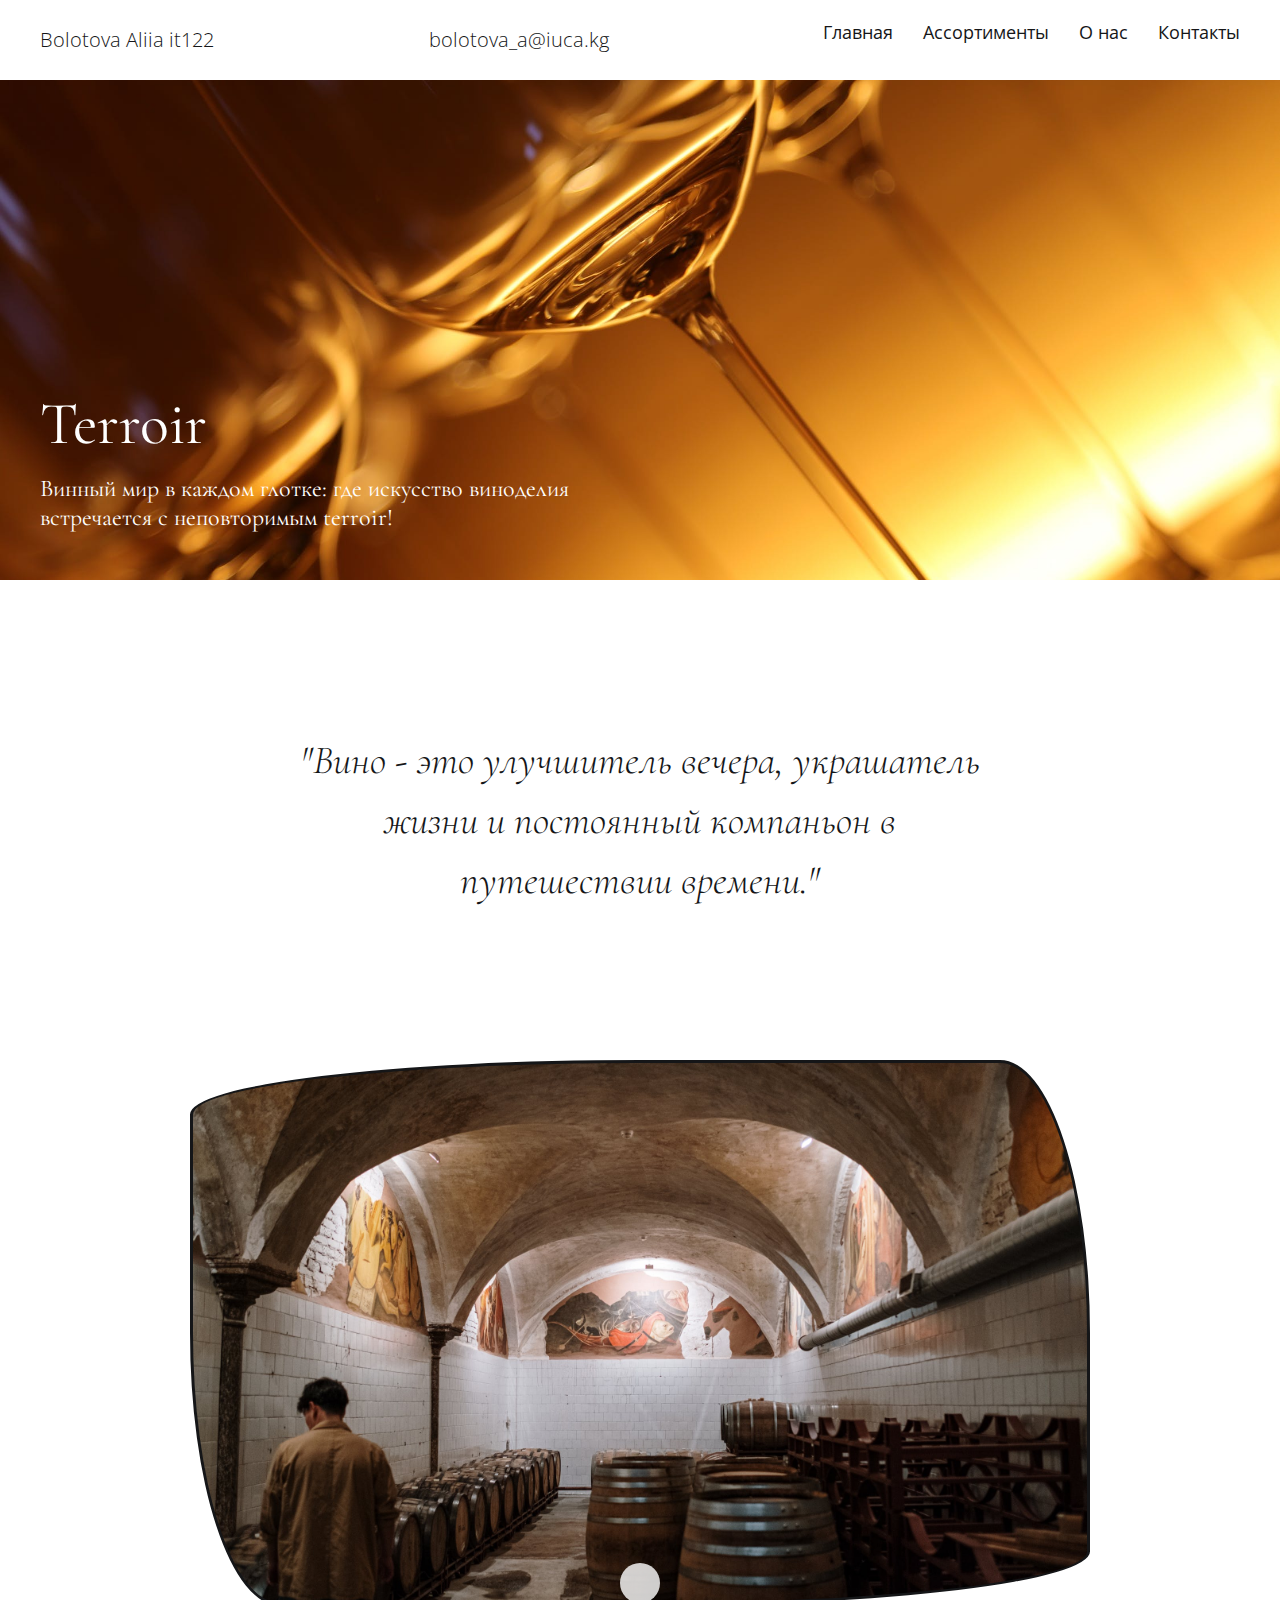
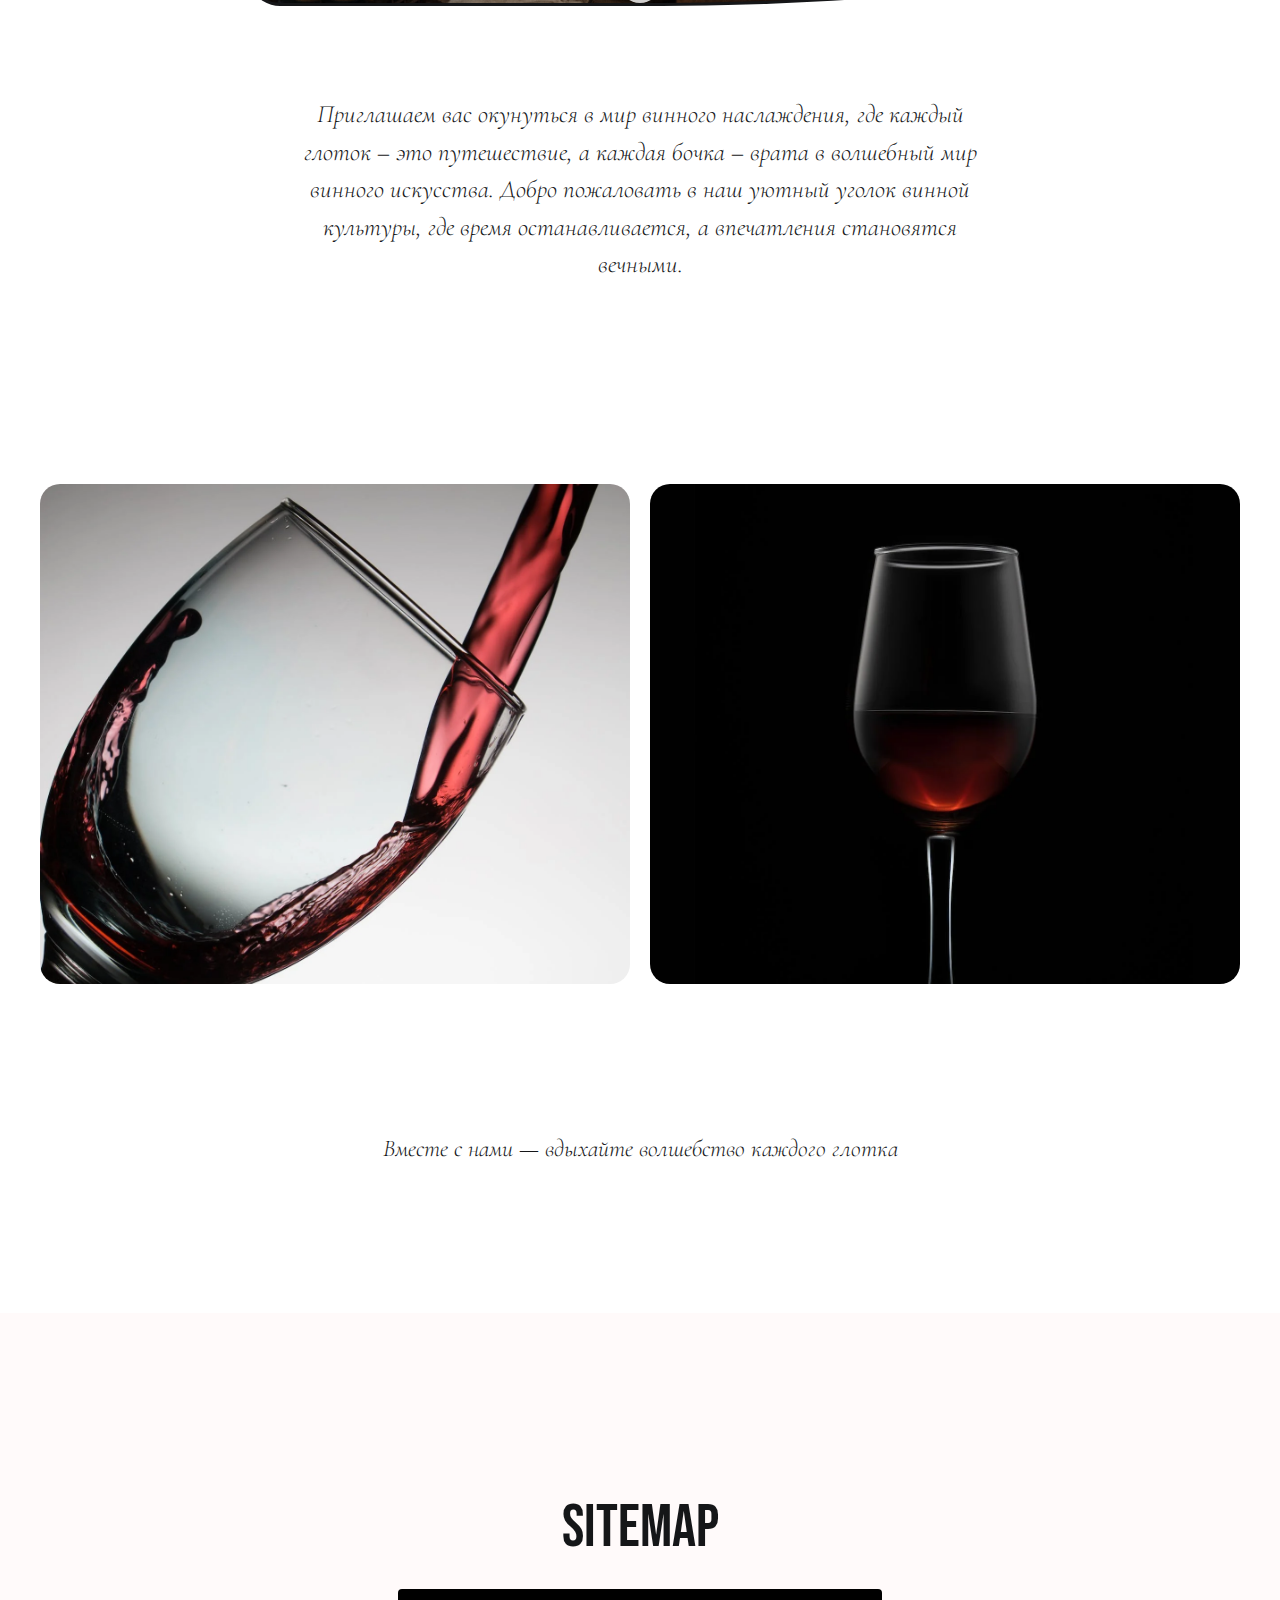
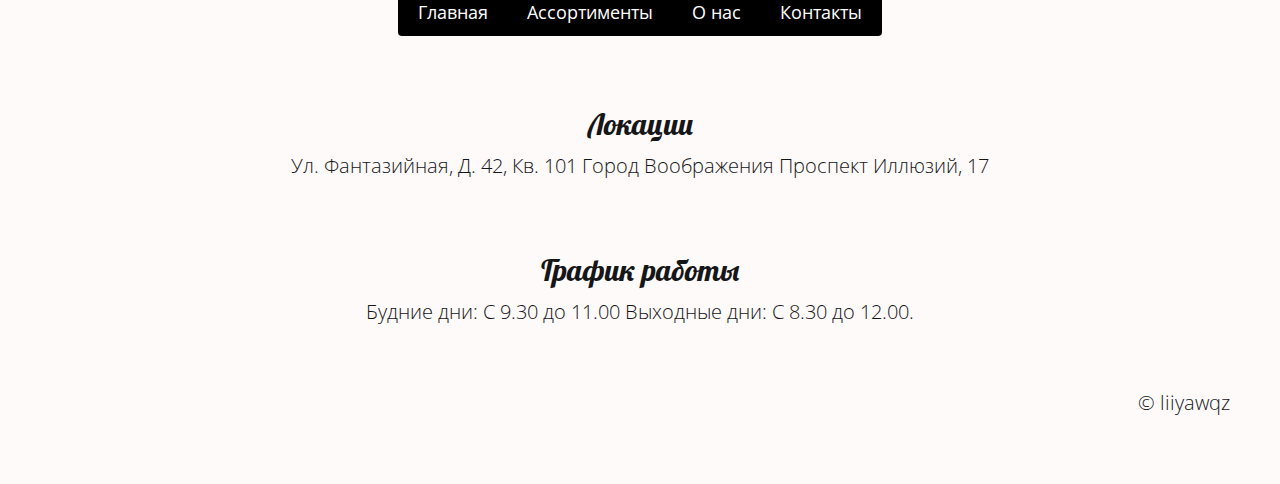
==== commit 87b617e2: "some addings" ====
--- a/index.html
+++ b/index.html
@@ -4,10 +4,11 @@
     <meta name="viewport" content="width=device-width, initial-scale=1.0">
     <meta name="keywords" content="wine, red wine, white wine, rose wine, вино, розовое вино, красное вино, игристое вино, винный ресторан">
     <meta name="decription" content="этот сайт сделан для ознакомления с веб версией винного ресторана">
-    <link rel="shortcut icon" href="img/log.jpg">
-    <title>Wine bar</title>
+    <link rel="shortcut icon" href="img/terroirlogo.png">
+    <title>Terroir</title>
     <link rel="preconnect" href="https://fonts.googleapis.com">
     <link rel="preconnect" href="https://fonts.gstatic.com" crossorigin>
+    <link href="https://stackpath.bootstrapcdn.com/bootstrap/4.5.2/css/bootstrap.min.css" rel="stylesheet">
     <link href="https://fonts.googleapis.com/css2?family=Cormorant+Garamond:ital,wght@0,400;1,300&family=Open+Sans:wght@300&display=swap" rel="stylesheet">
     <link rel="preconnect" href="https://fonts.googleapis.com">
     <link rel="preconnect" href="https://fonts.gstatic.com" crossorigin>
@@ -85,12 +86,12 @@
                         <p class="end__sitemap">
                             SITEMAP
                         </p>
-                        <ul class="end__list">
-                            <li><a href="index.html" class="end__item">Главная</a></li>
-                            <li><a href="assortments.html" class="end__item">Ассортименты<a></li>
-                            <li><a href="about.html" class="end__item">О нас</a></li>
-                            <li><a href="contact" class="end__item">Контакты</a></li>
-                        </ul>
+                        <div class="btn-group" role="group" aria-label="Sitemap">
+                            <button type="button" class="btn btn-secondary"><a href="index.html" class="end__item">Главная</a></button>
+                            <button type="button" class="btn btn-secondary"><a href="assortments.html" class="end__item">Ассортименты</a></button>
+                            <button type="button" class="btn btn-secondary"><a href="about.html" class="end__item">О нас</a></button>
+                            <button type="button" class="btn btn-secondary"><a href="contact.html" class="end__item">Контакты</a></button>
+                        </div>
                     </div>
                     <div class="end__location">
                         <div class="end__location-title">
@@ -121,5 +122,8 @@
         
     </footer>
 
+    <script src="https://code.jquery.com/jquery-3.5.1.slim.min.js"></script>
+    <script src="https://cdn.jsdelivr.net/npm/@popperjs/core@2.5.4/dist/umd/popper.min.js"></script>
+    <script src="https://stackpath.bootstrapcdn.com/bootstrap/4.5.2/js/bootstrap.min.js"></script>
 </body>
 </html> --- a/style.css
+++ b/style.css
@@ -588,7 +588,7 @@
     margin-left: 50px;
     max-width: 500px;
     border-radius: 10% 30% 50% 70%;
-    transition: all( 5s);
+    transition:(5s);
 }
 .inform__img img:hover{
     transform: scale(1.1) rotate(12deg)
@@ -662,9 +662,157 @@
     text-align: center;
 }
 
-
-
-
+.center {
+    background: url('img/proccess.jpeg');
+    border: 3px solid #151618;
+    border-radius: 50% 10% 50% 10% / 10% 50% 10% 50%;
+    background-position: center;
+    background-size: cover;
+    min-height: 500px;
+    max-width: 900px;
+    justify-content: center;
+    margin: 0 auto;
+    display: flex;
+    align-items: center;
+}
+
+.center__inner {
+    text-align: center;
+    padding: 20px;
+    background-color: rgba(255, 255, 255, 0.8); 
+    border-radius: 20px;
+}
+
+.card {
+    max-width: 400px;
+    margin: 0 auto;
+}
+
+.card-title {
+    font-family: 'Bebas Neue', sans-serif;
+    font-size: 30px;
+}
+
+.card-text {
+    font-family: 'Cormorant Garamond', serif;
+    font-size: 20px;
+    
+    
+}
+
+.btn-group button {
+    background-color: #000;
+    color: #fff;
+    border: none;
+    padding: 10px 20px;
+    font-size: 18px;
+    font-family: 'Open Sans', sans-serif;
+    cursor: pointer;
+    transition: background-color 0.3s ease;
+}
+
+.btn-group button:hover {
+    background-color: #DCDCDC;
+}
+.btn-group a{
+    color:#fff;
+    text-decoration: none;
+    list-style: none;
+}
+.btn-group a:hover{
+    color:#000;
+}
+
+.end__items {
+    display: flex;
+    flex-direction: column;
+    justify-content: center;
+    align-items: center;
+    gap: 40px;
+    margin-top: 100px;
+}
+
+.end__location,
+.end__daily {
+    max-width: 800px;
+    text-align: justify;
+    line-height: 1.6;
+}
+
+.end__location-title h2,
+.end__daily-title h2 {
+    margin-top: 20px;
+    font-family: 'Lobster', sans-serif;
+    font-size: 30px;
+    text-align: center;
+}
+.end__title p{
+    margin-top: 20px;
+    text-align: center;
+}
+.accordion-section {
+    padding: 20px;
+}
+
+.accordion .card {
+    border: none;
+    margin-bottom: 15px;
+    box-shadow: 0 4px 8px rgba(0, 0, 0, 0.1);
+}
+
+.accordion .card-header {
+    background-color: #f8f9fa;
+}
+
+.accordion .card-header button {
+    width: 100%;
+    text-align: left;
+}
+
+.accordion .card-header h2 {
+    margin: 0;
+}
+
+.accordion .card-header:focus {
+    outline: none;
+}
+
+.accordion .card-body {
+    padding: 15px;
+}
+
+.accordion-section,
+.accordion .card,
+.accordion .card-header,
+.accordion .card-header button,
+.accordion .card-header h2,
+.accordion .card-body {
+    color: #151618;
+    font-size: 35px;
+    line-height: 1.5;
+}
+
+.accordion .card-body a {
+    color: inherit;
+    text-decoration: none;
+}
+.accordion .card-header{
+    margin: 0;
+    font-family: 'Cormorant Garamond', serif;
+}
+.card-body p{
+    font-size: 20px;
+}
+
+.accordion .card-header:hover {
+    background-color: #F0FFFF;
+    color: #fff;
+}
+.accordion-section {
+    padding: 100px;
+    margin-top: 50px; 
+    margin-bottom: 50px; 
+}
 
 
 
@@ -750,7 +898,7 @@
         margin-left: 140px;
         max-width: 300px;
         border-radius: 10% 30% 50% 70%;
-        transition: all( 5s);
+        transition: (5s);
     }
    
    
@@ -809,4 +957,24 @@
         text-align: justify;
     }
 
-}+}
+@media only screen and (max-width: 600px) {
+    .head__inner {
+        flex-direction: column;
+        align-items: center;
+        text-align: center;
+    }
+    
+    .name {
+        margin-bottom: 20px;
+    }
+    
+    .gmail {
+        margin-bottom: 20px;
+    }
+    
+    .navbar-expand-lg .navbar-nav {
+        flex-direction: column;
+        align-items: center;
+    }
+}
